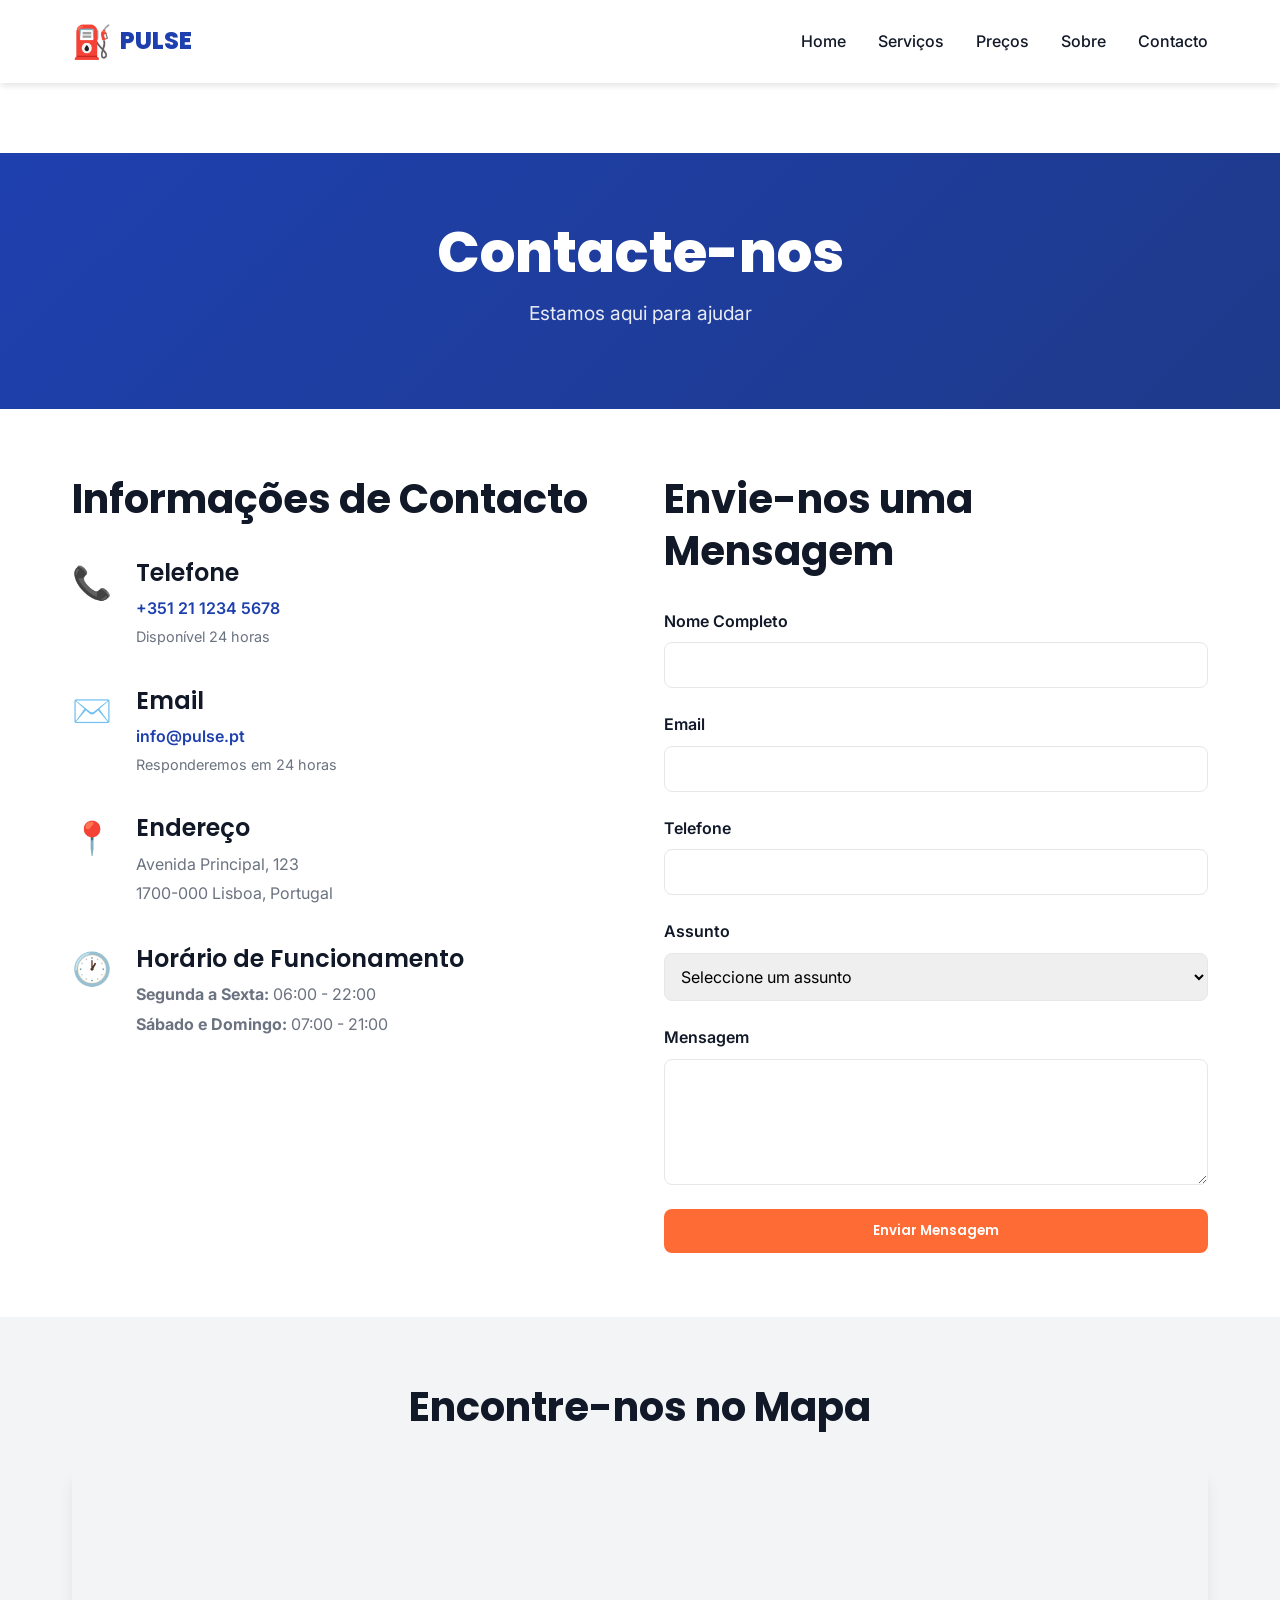
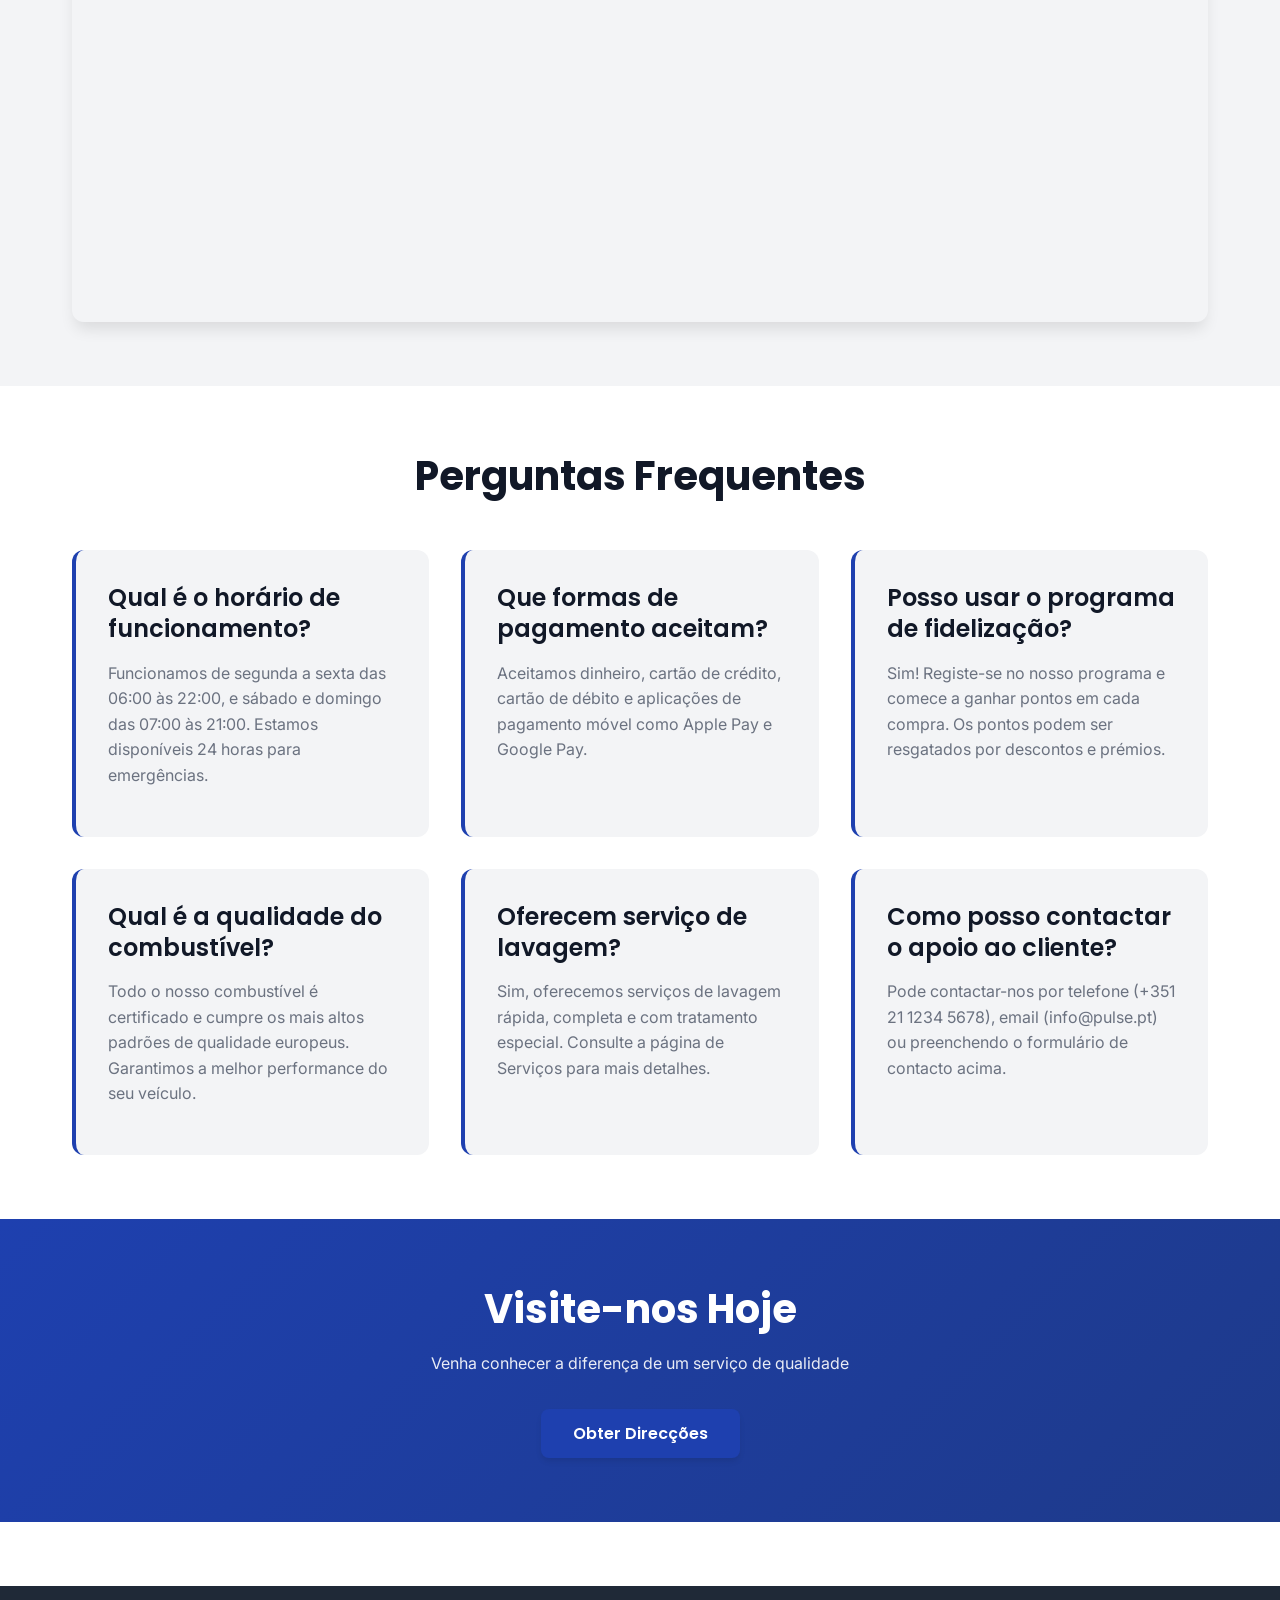
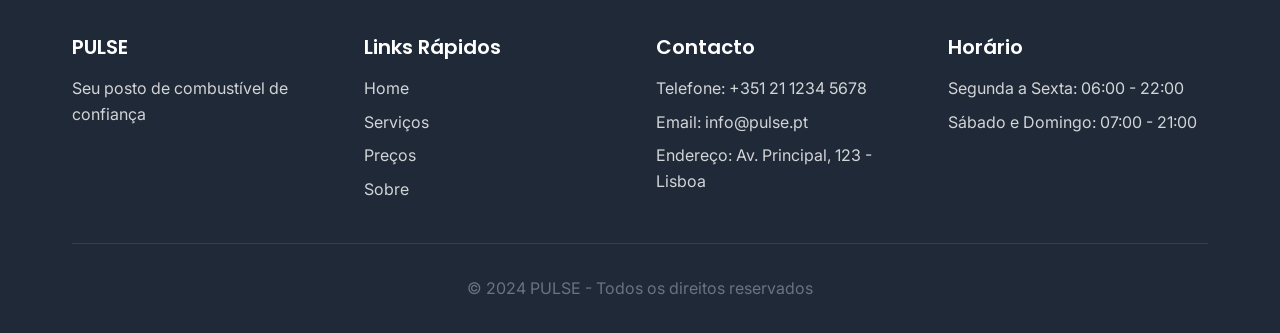
==== contacto.html @ f7efd742 "Primeira versão do site PULSE com preços em MT" ====
<!DOCTYPE html>
<html lang="pt-PT">
<head>
    <meta charset="UTF-8">
    <meta name="viewport" content="width=device-width, initial-scale=1.0">
    <title>Contacto - PULSE</title>
    <link rel="stylesheet" href="styles.css">
    <link href="https://fonts.googleapis.com/css2?family=Poppins:wght@400;500;600;700;800&family=Inter:wght@400;500;600&display=swap" rel="stylesheet">
</head>
<body>
    <!-- Navigation -->
    <nav class="navbar">
        <div class="nav-container">
            <div class="logo">
                <span class="logo-icon">⛽</span>
                <span class="logo-text">PULSE</span>
            </div>
            <ul class="nav-menu">
                <li><a href="index.html" class="nav-link">Home</a></li>
                <li><a href="servicos.html" class="nav-link">Serviços</a></li>
                <li><a href="precos.html" class="nav-link">Preços</a></li>
                <li><a href="sobre.html" class="nav-link">Sobre</a></li>
                <li><a href="contacto.html" class="nav-link active">Contacto</a></li>
            </ul>
            <button class="hamburger">
                <span></span>
                <span></span>
                <span></span>
            </button>
        </div>
    </nav>

    <!-- Page Header -->
    <section class="page-header">
        <div class="container">
            <h1>Contacte-nos</h1>
            <p>Estamos aqui para ajudar</p>
        </div>
    </section>

    <!-- Contact Section -->
    <section class="contact-section">
        <div class="container">
            <div class="contact-grid">
                <!-- Contact Information -->
                <div class="contact-info">
                    <h2>Informações de Contacto</h2>
                    
                    <div class="contact-item">
                        <div class="contact-icon">📞</div>
                        <div class="contact-details">
                            <h3>Telefone</h3>
                            <p><a href="tel:+351211234567">+351 21 1234 5678</a></p>
                            <p class="contact-note">Disponível 24 horas</p>
                        </div>
                    </div>

                    <div class="contact-item">
                        <div class="contact-icon">✉️</div>
                        <div class="contact-details">
                            <h3>Email</h3>
                            <p><a href="mailto:info@pulse.pt">info@pulse.pt</a></p>
                            <p class="contact-note">Responderemos em 24 horas</p>
                        </div>
                    </div>

                    <div class="contact-item">
                        <div class="contact-icon">📍</div>
                        <div class="contact-details">
                            <h3>Endereço</h3>
                            <p>Avenida Principal, 123</p>
                            <p>1700-000 Lisboa, Portugal</p>
                        </div>
                    </div>

                    <div class="contact-item">
                        <div class="contact-icon">🕐</div>
                        <div class="contact-details">
                            <h3>Horário de Funcionamento</h3>
                            <p><strong>Segunda a Sexta:</strong> 06:00 - 22:00</p>
                            <p><strong>Sábado e Domingo:</strong> 07:00 - 21:00</p>
                        </div>
                    </div>
                </div>

                <!-- Contact Form -->
                <div class="contact-form-wrapper">
                    <h2>Envie-nos uma Mensagem</h2>
                    <form class="contact-form" id="contactForm">
                        <div class="form-group">
                            <label for="name">Nome Completo</label>
                            <input type="text" id="name" name="name" required>
                        </div>

                        <div class="form-group">
                            <label for="email">Email</label>
                            <input type="email" id="email" name="email" required>
                        </div>

                        <div class="form-group">
                            <label for="phone">Telefone</label>
                            <input type="tel" id="phone" name="phone">
                        </div>

                        <div class="form-group">
                            <label for="subject">Assunto</label>
                            <select id="subject" name="subject" required>
                                <option value="">Seleccione um assunto</option>
                                <option value="informacoes">Informações Gerais</option>
                                <option value="servicos">Sobre Serviços</option>
                                <option value="precos">Sobre Preços</option>
                                <option value="reclamacao">Reclamação</option>
                                <option value="sugestao">Sugestão</option>
                                <option value="outro">Outro</option>
                            </select>
                        </div>

                        <div class="form-group">
                            <label for="message">Mensagem</label>
                            <textarea id="message" name="message" rows="5" required></textarea>
                        </div>

                        <button type="submit" class="form-submit-btn">Enviar Mensagem</button>
                    </form>
                </div>
            </div>
        </div>
    </section>

    <!-- Map Section -->
    <section class="map-section">
        <div class="container">
            <h2>Encontre-nos no Mapa</h2>
            <div class="map-container">
                <iframe src="https://www.google.com/maps/embed?pb=!1m18!1m12!1m3!1d3111.3628024019397!2d-9.139337!3d38.722252!2m3!1f0!2f0!3f0!3m2!1i1024!2i768!4f13.1!3m3!1m2!1s0xd19331a4d4ccccc%3A0x500ecc6e5417b70!2sAv.%20Principal%2C%20123%2C%201700-000%20Lisboa!5e0!3m2!1spt-PT!2spt!4v1234567890" width="100%" height="450" style="border:0;" allowfullscreen="" loading="lazy" referrerpolicy="no-referrer-when-downgrade"></iframe>
            </div>
        </div>
    </section>

    <!-- FAQ Section -->
    <section class="faq-section">
        <div class="container">
            <h2>Perguntas Frequentes</h2>
            <div class="faq-grid">
                <div class="faq-item">
                    <h3>Qual é o horário de funcionamento?</h3>
                    <p>Funcionamos de segunda a sexta das 06:00 às 22:00, e sábado e domingo das 07:00 às 21:00. Estamos disponíveis 24 horas para emergências.</p>
                </div>
                <div class="faq-item">
                    <h3>Que formas de pagamento aceitam?</h3>
                    <p>Aceitamos dinheiro, cartão de crédito, cartão de débito e aplicações de pagamento móvel como Apple Pay e Google Pay.</p>
                </div>
                <div class="faq-item">
                    <h3>Posso usar o programa de fidelização?</h3>
                    <p>Sim! Registe-se no nosso programa e comece a ganhar pontos em cada compra. Os pontos podem ser resgatados por descontos e prémios.</p>
                </div>
                <div class="faq-item">
                    <h3>Qual é a qualidade do combustível?</h3>
                    <p>Todo o nosso combustível é certificado e cumpre os mais altos padrões de qualidade europeus. Garantimos a melhor performance do seu veículo.</p>
                </div>
                <div class="faq-item">
                    <h3>Oferecem serviço de lavagem?</h3>
                    <p>Sim, oferecemos serviços de lavagem rápida, completa e com tratamento especial. Consulte a página de Serviços para mais detalhes.</p>
                </div>
                <div class="faq-item">
                    <h3>Como posso contactar o apoio ao cliente?</h3>
                    <p>Pode contactar-nos por telefone (+351 21 1234 5678), email (info@pulse.pt) ou preenchendo o formulário de contacto acima.</p>
                </div>
            </div>
        </div>
    </section>

    <!-- CTA Section -->
    <section class="cta-section">
        <div class="container">
            <h2>Visite-nos Hoje</h2>
            <p>Venha conhecer a diferença de um serviço de qualidade</p>
            <a href="#" class="cta-button-secondary">Obter Direcções</a>
        </div>
    </section>

    <!-- Footer -->
    <footer class="footer">
        <div class="container">
            <div class="footer-content">
                <div class="footer-section">
                    <h4>PULSE</h4>
                    <p>Seu posto de combustível de confiança</p>
                </div>
                <div class="footer-section">
                    <h4>Links Rápidos</h4>
                    <ul>
                        <li><a href="index.html">Home</a></li>
                        <li><a href="servicos.html">Serviços</a></li>
                        <li><a href="precos.html">Preços</a></li>
                        <li><a href="sobre.html">Sobre</a></li>
                    </ul>
                </div>
                <div class="footer-section">
                    <h4>Contacto</h4>
                    <p>Telefone: +351 21 1234 5678</p>
                    <p>Email: info@pulse.pt</p>
                    <p>Endereço: Av. Principal, 123 - Lisboa</p>
                </div>
                <div class="footer-section">
                    <h4>Horário</h4>
                    <p>Segunda a Sexta: 06:00 - 22:00</p>
                    <p>Sábado e Domingo: 07:00 - 21:00</p>
                </div>
            </div>
            <div class="footer-bottom">
                <p>&copy; 2024 PULSE - Todos os direitos reservados</p>
            </div>
        </div>
    </footer>

    <script src="script.js"></script>
</body>
</html>
---- styles.css ----
/* ==========================================
   DESIGN PHILOSOPHY: Minimalismo Corporativo Moderno
   - Linhas limpas e espaço em branco generoso
   - Paleta: Azul profundo (#1E40AF) + Laranja vibrante (#FF6B35)
   - Tipografia: Poppins (títulos) + Inter (corpo)
   - Transições suaves e hover effects elegantes
   ========================================== */

/* ==========================================
   RESET E VARIÁVEIS GLOBAIS
   ========================================== */

* {
    margin: 0;
    padding: 0;
    box-sizing: border-box;
}

:root {
    --primary-blue: #1E40AF;
    --primary-orange: #FF6B35;
    --dark-gray: #1F2937;
    --light-gray: #F3F4F6;
    --white: #FFFFFF;
    --text-dark: #111827;
    --text-light: #6B7280;
    --border-color: #E5E7EB;
    --shadow-sm: 0 1px 2px 0 rgba(0, 0, 0, 0.05);
    --shadow-md: 0 4px 6px -1px rgba(0, 0, 0, 0.1);
    --shadow-lg: 0 10px 15px -3px rgba(0, 0, 0, 0.1);
    --transition: all 0.3s ease;
}

html {
    scroll-behavior: smooth;
}

body {
    font-family: 'Inter', sans-serif;
    color: var(--text-dark);
    background-color: var(--white);
    line-height: 1.6;
}

/* ==========================================
   TIPOGRAFIA
   ========================================== */

h1, h2, h3, h4, h5, h6 {
    font-family: 'Poppins', sans-serif;
    font-weight: 700;
    line-height: 1.3;
    margin-bottom: 1rem;
}

h1 {
    font-size: 3.5rem;
    font-weight: 800;
}

h2 {
    font-size: 2.5rem;
    font-weight: 700;
}

h3 {
    font-size: 1.5rem;
    font-weight: 600;
}

h4 {
    font-size: 1.25rem;
    font-weight: 600;
}

p {
    color: var(--text-light);
    margin-bottom: 1rem;
    font-size: 1rem;
}

a {
    color: var(--primary-blue);
    text-decoration: none;
    transition: var(--transition);
}

a:hover {
    color: var(--primary-orange);
}

/* ==========================================
   CONTAINER E LAYOUT
   ========================================== */

.container {
    max-width: 1200px;
    margin: 0 auto;
    padding: 0 2rem;
}

@media (max-width: 768px) {
    .container {
        padding: 0 1rem;
    }
}

/* ==========================================
   NAVEGAÇÃO
   ========================================== */

.navbar {
    background-color: var(--white);
    box-shadow: var(--shadow-md);
    position: sticky;
    top: 0;
    z-index: 1000;
    transition: var(--transition);
}

.nav-container {
    max-width: 1200px;
    margin: 0 auto;
    padding: 1rem 2rem;
    display: flex;
    justify-content: space-between;
    align-items: center;
}

.logo {
    display: flex;
    align-items: center;
    gap: 0.5rem;
    font-size: 1.5rem;
    font-weight: 800;
    color: var(--primary-blue);
    font-family: 'Poppins', sans-serif;
}

.logo-icon {
    font-size: 2rem;
}

.logo-text {
    font-size: 1.5rem;
}

.nav-menu {
    display: flex;
    list-style: none;
    gap: 2rem;
    align-items: center;
}

.nav-link {
    color: var(--text-dark);
    font-weight: 500;
    transition: var(--transition);
    position: relative;
}

.nav-link:hover,
.nav-link.active {
    color: var(--primary-blue);
}

.nav-link.active::after {
    content: '';
    position: absolute;
    bottom: -5px;
    left: 0;
    right: 0;
    height: 2px;
    background-color: var(--primary-orange);
}

.hamburger {
    display: none;
    flex-direction: column;
    background: none;
    border: none;
    cursor: pointer;
    gap: 0.4rem;
}

.hamburger span {
    width: 25px;
    height: 3px;
    background-color: var(--text-dark);
    border-radius: 2px;
    transition: var(--transition);
}

@media (max-width: 768px) {
    .nav-menu {
        display: none;
    }

    .hamburger {
        display: flex;
    }

    .nav-menu.active {
        display: flex;
        flex-direction: column;
        position: absolute;
        top: 70px;
        left: 0;
        right: 0;
        background-color: var(--white);
        padding: 2rem;
        gap: 1rem;
        box-shadow: var(--shadow-lg);
    }
}

/* ==========================================
   HERO SECTION
   ========================================== */

.hero {
    position: relative;
    height: 600px;
    display: flex;
    align-items: center;
    justify-content: center;
    overflow: hidden;
    margin-top: 70px;
}

.hero-image {
    position: absolute;
    top: 0;
    left: 0;
    width: 100%;
    height: 100%;
    object-fit: cover;
}

.hero-overlay {
    position: absolute;
    top: 0;
    left: 0;
    width: 100%;
    height: 100%;
    background: linear-gradient(135deg, rgba(30, 64, 175, 0.7) 0%, rgba(255, 107, 53, 0.6) 100%);
}

.hero-content {
    position: relative;
    z-index: 10;
    text-align: center;
    color: var(--white);
    animation: fadeInUp 0.8s ease;
}

.hero-title {
    font-size: 4rem;
    font-weight: 800;
    margin-bottom: 1rem;
    color: var(--white);
}

.hero-subtitle {
    font-size: 1.5rem;
    margin-bottom: 2rem;
    color: rgba(255, 255, 255, 0.95);
}

@keyframes fadeInUp {
    from {
        opacity: 0;
        transform: translateY(30px);
    }
    to {
        opacity: 1;
        transform: translateY(0);
    }
}

@media (max-width: 768px) {
    .hero {
        height: 400px;
        margin-top: 60px;
    }

    .hero-title {
        font-size: 2.5rem;
    }

    .hero-subtitle {
        font-size: 1.1rem;
    }
}

/* ==========================================
   BOTÕES
   ========================================== */

.cta-button,
.cta-button-secondary {
    padding: 0.75rem 2rem;
    font-size: 1rem;
    font-weight: 600;
    border: none;
    border-radius: 8px;
    cursor: pointer;
    transition: var(--transition);
    font-family: 'Poppins', sans-serif;
    display: inline-block;
    text-align: center;
}

.cta-button {
    background-color: var(--primary-orange);
    color: var(--white);
    box-shadow: var(--shadow-md);
}

.cta-button:hover {
    background-color: #E85A2C;
    transform: translateY(-2px);
    box-shadow: var(--shadow-lg);
}

.cta-button-secondary {
    background-color: var(--primary-blue);
    color: var(--white);
    box-shadow: var(--shadow-md);
}

.cta-button-secondary:hover {
    background-color: #1E3A8A;
    transform: translateY(-2px);
    box-shadow: var(--shadow-lg);
}

/* ==========================================
   SEÇÃO DE DESTAQUES
   ========================================== */

.highlights {
    padding: 4rem 0;
    background-color: var(--light-gray);
}

.section-title {
    text-align: center;
    margin-bottom: 3rem;
    color: var(--text-dark);
}

.highlights-grid {
    display: grid;
    grid-template-columns: repeat(auto-fit, minmax(300px, 1fr));
    gap: 2rem;
}

.highlight-card {
    background-color: var(--white);
    padding: 2rem;
    border-radius: 12px;
    box-shadow: var(--shadow-md);
    text-align: center;
    transition: var(--transition);
    border-top: 4px solid var(--primary-blue);
}

.highlight-card:hover {
    transform: translateY(-5px);
    box-shadow: var(--shadow-lg);
}

.highlight-icon {
    font-size: 3rem;
    margin-bottom: 1rem;
}

.highlight-card h3 {
    color: var(--text-dark);
    margin-bottom: 0.5rem;
}

.highlight-card p {
    color: var(--text-light);
}

/* ==========================================
   SEÇÃO DE PREÇOS PREVIEW
   ========================================== */

.prices-preview {
    padding: 4rem 0;
    background-color: var(--white);
}

.prices-grid {
    display: grid;
    grid-template-columns: repeat(auto-fit, minmax(250px, 1fr));
    gap: 2rem;
    margin-bottom: 2rem;
}

.price-card {
    background: linear-gradient(135deg, var(--primary-blue) 0%, #1E3A8A 100%);
    color: var(--white);
    padding: 2rem;
    border-radius: 12px;
    text-align: center;
    box-shadow: var(--shadow-md);
    transition: var(--transition);
}

.price-card:hover {
    transform: scale(1.05);
    box-shadow: var(--shadow-lg);
}

.fuel-type {
    font-size: 1.1rem;
    font-weight: 600;
    margin-bottom: 0.5rem;
    opacity: 0.9;
}

.fuel-price {
    font-size: 2.5rem;
    font-weight: 800;
    margin-bottom: 0.5rem;
}

.fuel-per-liter {
    font-size: 0.9rem;
    opacity: 0.8;
}

.prices-note {
    text-align: center;
    color: var(--text-light);
    font-size: 0.9rem;
}

/* ==========================================
   SEÇÃO DE SERVIÇOS PREVIEW
   ========================================== */

.services-preview {
    padding: 4rem 0;
    background-color: var(--light-gray);
}

.services-grid {
    display: grid;
    grid-template-columns: repeat(auto-fit, minmax(300px, 1fr));
    gap: 2rem;
}

.service-item {
    background-color: var(--white);
    border-radius: 12px;
    overflow: hidden;
    box-shadow: var(--shadow-md);
    transition: var(--transition);
}

.service-item:hover {
    transform: translateY(-10px);
    box-shadow: var(--shadow-lg);
}

.service-item img {
    width: 100%;
    height: 200px;
    object-fit: cover;
    transition: var(--transition);
}

.service-item:hover img {
    transform: scale(1.05);
}

.service-item h3 {
    padding: 1.5rem 1.5rem 0.5rem;
    color: var(--text-dark);
}

.service-item p {
    padding: 0 1.5rem 1.5rem;
    color: var(--text-light);
}

/* ==========================================
   SEÇÃO CTA
   ========================================== */

.cta-section {
    padding: 4rem 0;
    background: linear-gradient(135deg, var(--primary-blue) 0%, #1E3A8A 100%);
    color: var(--white);
    text-align: center;
}

.cta-section h2 {
    color: var(--white);
    margin-bottom: 1rem;
}

.cta-section p {
    color: rgba(255, 255, 255, 0.9);
    margin-bottom: 2rem;
}

/* ==========================================
   PÁGINA HEADER
   ========================================== */

.page-header {
    background: linear-gradient(135deg, var(--primary-blue) 0%, #1E3A8A 100%);
    color: var(--white);
    padding: 4rem 0;
    text-align: center;
    margin-top: 70px;
}

.page-header h1 {
    color: var(--white);
    margin-bottom: 0.5rem;
}

.page-header p {
    color: rgba(255, 255, 255, 0.9);
    font-size: 1.2rem;
}

/* ==========================================
   SEÇÃO DE SERVIÇOS COMPLETOS
   ========================================== */

.services-full {
    padding: 4rem 0;
}

.service-detail {
    display: grid;
    grid-template-columns: 1fr 1fr;
    gap: 3rem;
    align-items: center;
    margin-bottom: 4rem;
}

.service-detail.reverse {
    grid-template-columns: 1fr 1fr;
    direction: rtl;
}

.service-detail.reverse > * {
    direction: ltr;
}

.service-detail-content h2 {
    color: var(--text-dark);
    margin-bottom: 1rem;
}

.service-image {
    width: 100%;
    border-radius: 12px;
    box-shadow: var(--shadow-lg);
    transition: var(--transition);
}

.service-image:hover {
    transform: scale(1.02);
}

.service-features {
    display: flex;
    flex-direction: column;
    gap: 1.5rem;
    margin-top: 2rem;
}

.feature {
    display: flex;
    gap: 1rem;
}

.feature-icon {
    color: var(--primary-orange);
    font-size: 1.5rem;
    font-weight: bold;
    flex-shrink: 0;
}

.feature h4 {
    color: var(--text-dark);
    margin-bottom: 0.25rem;
}

.feature p {
    color: var(--text-light);
    margin: 0;
}

@media (max-width: 768px) {
    .service-detail,
    .service-detail.reverse {
        grid-template-columns: 1fr;
        direction: ltr;
        gap: 2rem;
    }

    .service-detail.reverse > * {
        direction: ltr;
    }
}

/* ==========================================
   SERVIÇOS ADICIONAIS
   ========================================== */

.additional-services {
    margin-top: 4rem;
    padding-top: 4rem;
    border-top: 2px solid var(--border-color);
}

.additional-services h2 {
    text-align: center;
    margin-bottom: 3rem;
}

.services-grid-additional {
    display: grid;
    grid-template-columns: repeat(auto-fit, minmax(250px, 1fr));
    gap: 2rem;
}

.additional-service-card {
    background-color: var(--light-gray);
    padding: 2rem;
    border-radius: 12px;
    text-align: center;
    transition: var(--transition);
    border: 2px solid transparent;
}

.additional-service-card:hover {
    border-color: var(--primary-orange);
    transform: translateY(-5px);
}

.service-card-icon {
    font-size: 2.5rem;
    margin-bottom: 1rem;
}

.additional-service-card h3 {
    color: var(--text-dark);
    margin-bottom: 0.5rem;
}

.additional-service-card p {
    color: var(--text-light);
}

/* ==========================================
   SEÇÃO DE PREÇOS COMPLETA
   ========================================== */

.prices-section {
    padding: 4rem 0;
}

.price-category {
    margin-bottom: 4rem;
}

.price-category h2 {
    color: var(--text-dark);
    margin-bottom: 2rem;
    padding-bottom: 1rem;
    border-bottom: 2px solid var(--primary-orange);
}

.price-table {
    background-color: var(--white);
    border-radius: 12px;
    overflow: hidden;
    box-shadow: var(--shadow-md);
}

.price-table-header {
    display: grid;
    grid-template-columns: repeat(3, 1fr);
    background-color: var(--primary-blue);
    color: var(--white);
    font-weight: 600;
    padding: 1.5rem;
}

.price-table-row {
    display: grid;
    grid-template-columns: repeat(3, 1fr);
    padding: 1.5rem;
    border-bottom: 1px solid var(--border-color);
    transition: var(--transition);
}

.price-table-row:hover {
    background-color: var(--light-gray);
}

.price-table-row:last-child {
    border-bottom: none;
}

.price-table-cell {
    display: flex;
    align-items: center;
    color: var(--text-dark);
}

.price-highlight {
    color: var(--primary-orange);
    font-weight: 700;
    font-size: 1.1rem;
}

@media (max-width: 768px) {
    .price-table-header,
    .price-table-row {
        grid-template-columns: 1fr;
        gap: 1rem;
    }

    .price-table-header {
        display: none;
    }

    .price-table-row {
        display: flex;
        flex-direction: column;
        padding: 1rem;
    }

    .price-table-cell::before {
        content: attr(data-label);
        font-weight: 600;
        color: var(--primary-blue);
        margin-right: 0.5rem;
    }
}

/* ==========================================
   PROMOÇÕES
   ========================================== */

.promotions-grid {
    display: grid;
    grid-template-columns: repeat(auto-fit, minmax(280px, 1fr));
    gap: 2rem;
}

.promotion-card {
    background: linear-gradient(135deg, var(--primary-blue) 0%, #1E3A8A 100%);
    color: var(--white);
    padding: 2rem;
    border-radius: 12px;
    position: relative;
    overflow: hidden;
    transition: var(--transition);
}

.promotion-card:hover {
    transform: translateY(-5px);
    box-shadow: var(--shadow-lg);
}

.promotion-badge {
    position: absolute;
    top: 1rem;
    right: -2rem;
    background-color: var(--primary-orange);
    color: var(--white);
    padding: 0.5rem 2rem;
    font-weight: 700;
    font-size: 0.8rem;
    transform: rotate(45deg);
    width: 200px;
    text-align: center;
}

.promotion-card h3 {
    color: var(--white);
    margin-bottom: 0.5rem;
    margin-top: 1rem;
}

.promotion-card p {
    color: rgba(255, 255, 255, 0.9);
    margin-bottom: 1rem;
}

.promotion-details {
    display: flex;
    align-items: center;
    gap: 0.5rem;
    font-size: 0.9rem;
}

.valid-until {
    color: rgba(255, 255, 255, 0.8);
}

/* ==========================================
   INFORMAÇÕES DE PREÇOS
   ========================================== */

.price-info {
    margin-top: 4rem;
    padding-top: 4rem;
    border-top: 2px solid var(--border-color);
}

.price-info h2 {
    text-align: center;
    margin-bottom: 3rem;
}

.info-cards {
    display: grid;
    grid-template-columns: repeat(auto-fit, minmax(300px, 1fr));
    gap: 2rem;
}

.info-card {
    background-color: var(--light-gray);
    padding: 2rem;
    border-radius: 12px;
    border-left: 4px solid var(--primary-orange);
}

.info-card h3 {
    color: var(--text-dark);
    margin-bottom: 0.5rem;
}

.info-card p {
    color: var(--text-light);
}

/* ==========================================
   SEÇÃO SOBRE
   ========================================== */

.about-section {
    padding: 4rem 0;
}

.about-content {
    margin-bottom: 4rem;
}

.about-content h2 {
    color: var(--text-dark);
    margin-bottom: 1.5rem;
}

.about-content p {
    font-size: 1.1rem;
    line-height: 1.8;
    color: var(--text-light);
    margin-bottom: 1.5rem;
}

.mission-vision-grid {
    display: grid;
    grid-template-columns: repeat(auto-fit, minmax(300px, 1fr));
    gap: 2rem;
    margin-bottom: 4rem;
}

.mission-card {
    background-color: var(--light-gray);
    padding: 2rem;
    border-radius: 12px;
    text-align: center;
    transition: var(--transition);
    border-top: 4px solid var(--primary-blue);
}

.mission-card:hover {
    transform: translateY(-5px);
    box-shadow: var(--shadow-lg);
}

.mission-icon {
    font-size: 2.5rem;
    margin-bottom: 1rem;
}

.mission-card h3 {
    color: var(--text-dark);
    margin-bottom: 1rem;
}

.mission-card p {
    color: var(--text-light);
}

/* ==========================================
   ESTATÍSTICAS
   ========================================== */

.stats-section {
    margin-bottom: 4rem;
}

.stats-section h2 {
    text-align: center;
    margin-bottom: 3rem;
}

.stats-grid {
    display: grid;
    grid-template-columns: repeat(auto-fit, minmax(200px, 1fr));
    gap: 2rem;
}

.stat-card {
    background: linear-gradient(135deg, var(--primary-blue) 0%, #1E3A8A 100%);
    color: var(--white);
    padding: 2rem;
    border-radius: 12px;
    text-align: center;
    box-shadow: var(--shadow-md);
    transition: var(--transition);
}

.stat-card:hover {
    transform: scale(1.05);
}

.stat-number {
    font-size: 2.5rem;
    font-weight: 800;
    margin-bottom: 0.5rem;
    font-family: 'Poppins', sans-serif;
}

.stat-label {
    font-size: 1rem;
    opacity: 0.9;
}

/* ==========================================
   SUSTENTABILIDADE
   ========================================== */

.sustainability-section {
    margin-bottom: 4rem;
    padding: 3rem;
    background-color: var(--light-gray);
    border-radius: 12px;
}

.sustainability-section h2 {
    color: var(--text-dark);
    margin-bottom: 1rem;
}

.sustainability-section > p {
    margin-bottom: 2rem;
}

.sustainability-items {
    display: grid;
    grid-template-columns: repeat(auto-fit, minmax(250px, 1fr));
    gap: 2rem;
}

.sustainability-item {
    background-color: var(--white);
    padding: 2rem;
    border-radius: 12px;
    text-align: center;
    transition: var(--transition);
}

.sustainability-item:hover {
    box-shadow: var(--shadow-md);
}

.sustainability-icon {
    font-size: 2rem;
    margin-bottom: 1rem;
}

.sustainability-item h4 {
    color: var(--text-dark);
    margin-bottom: 0.5rem;
}

.sustainability-item p {
    color: var(--text-light);
}

/* ==========================================
   EQUIPA
   ========================================== */

.team-section {
    margin-bottom: 4rem;
    padding: 3rem;
    background: linear-gradient(135deg, var(--primary-blue) 0%, #1E3A8A 100%);
    border-radius: 12px;
    color: var(--white);
    text-align: center;
}

.team-section h2 {
    color: var(--white);
    margin-bottom: 1rem;
}

.team-section > p {
    color: rgba(255, 255, 255, 0.9);
    margin-bottom: 2rem;
}

.team-stats {
    display: grid;
    grid-template-columns: repeat(auto-fit, minmax(200px, 1fr));
    gap: 2rem;
}

.team-stat {
    display: flex;
    flex-direction: column;
    align-items: center;
}

.team-stat-number {
    font-size: 2rem;
    font-weight: 800;
    margin-bottom: 0.5rem;
    font-family: 'Poppins', sans-serif;
}

.team-stat-label {
    font-size: 0.95rem;
    opacity: 0.9;
}

/* ==========================================
   SEÇÃO DE CONTACTO
   ========================================== */

.contact-section {
    padding: 4rem 0;
}

.contact-grid {
    display: grid;
    grid-template-columns: 1fr 1fr;
    gap: 3rem;
}

.contact-info h2 {
    color: var(--text-dark);
    margin-bottom: 2rem;
}

.contact-item {
    display: flex;
    gap: 1.5rem;
    margin-bottom: 2rem;
}

.contact-icon {
    font-size: 2rem;
    flex-shrink: 0;
}

.contact-details h3 {
    color: var(--text-dark);
    margin-bottom: 0.5rem;
}

.contact-details p {
    color: var(--text-light);
    margin-bottom: 0.25rem;
}

.contact-details a {
    color: var(--primary-blue);
    font-weight: 600;
}

.contact-note {
    font-size: 0.9rem;
    color: var(--text-light);
}

/* ==========================================
   FORMULÁRIO DE CONTACTO
   ========================================== */

.contact-form-wrapper h2 {
    color: var(--text-dark);
    margin-bottom: 2rem;
}

.contact-form {
    display: flex;
    flex-direction: column;
    gap: 1.5rem;
}

.form-group {
    display: flex;
    flex-direction: column;
}

.form-group label {
    color: var(--text-dark);
    font-weight: 600;
    margin-bottom: 0.5rem;
}

.form-group input,
.form-group select,
.form-group textarea {
    padding: 0.75rem;
    border: 1px solid var(--border-color);
    border-radius: 8px;
    font-family: 'Inter', sans-serif;
    font-size: 1rem;
    transition: var(--transition);
}

.form-group input:focus,
.form-group select:focus,
.form-group textarea:focus {
    outline: none;
    border-color: var(--primary-blue);
    box-shadow: 0 0 0 3px rgba(30, 64, 175, 0.1);
}

.form-submit-btn {
    padding: 0.75rem 2rem;
    background-color: var(--primary-orange);
    color: var(--white);
    border: none;
    border-radius: 8px;
    font-weight: 600;
    cursor: pointer;
    transition: var(--transition);
    font-family: 'Poppins', sans-serif;
}

.form-submit-btn:hover {
    background-color: #E85A2C;
    transform: translateY(-2px);
}

@media (max-width: 768px) {
    .contact-grid {
        grid-template-columns: 1fr;
    }
}

/* ==========================================
   MAPA
   ========================================== */

.map-section {
    padding: 4rem 0;
    background-color: var(--light-gray);
}

.map-section h2 {
    text-align: center;
    margin-bottom: 2rem;
}

.map-container {
    border-radius: 12px;
    overflow: hidden;
    box-shadow: var(--shadow-lg);
}

/* ==========================================
   FAQ
   ========================================== */

.faq-section {
    padding: 4rem 0;
}

.faq-section h2 {
    text-align: center;
    margin-bottom: 3rem;
}

.faq-grid {
    display: grid;
    grid-template-columns: repeat(auto-fit, minmax(300px, 1fr));
    gap: 2rem;
}

.faq-item {
    background-color: var(--light-gray);
    padding: 2rem;
    border-radius: 12px;
    border-left: 4px solid var(--primary-blue);
    transition: var(--transition);
}

.faq-item:hover {
    box-shadow: var(--shadow-md);
}

.faq-item h3 {
    color: var(--text-dark);
    margin-bottom: 1rem;
}

.faq-item p {
    color: var(--text-light);
}

/* ==========================================
   FOOTER
   ========================================== */

.footer {
    background-color: var(--dark-gray);
    color: var(--white);
    padding: 3rem 0 1rem;
    margin-top: 4rem;
}

.footer-content {
    display: grid;
    grid-template-columns: repeat(auto-fit, minmax(250px, 1fr));
    gap: 2rem;
    margin-bottom: 2rem;
}

.footer-section h4 {
    color: var(--white);
    margin-bottom: 1rem;
    font-family: 'Poppins', sans-serif;
}

.footer-section p {
    color: rgba(255, 255, 255, 0.8);
    margin-bottom: 0.5rem;
}

.footer-section ul {
    list-style: none;
}

.footer-section ul li {
    margin-bottom: 0.5rem;
}

.footer-section a {
    color: rgba(255, 255, 255, 0.8);
    transition: var(--transition);
}

.footer-section a:hover {
    color: var(--primary-orange);
}

.footer-bottom {
    text-align: center;
    padding-top: 2rem;
    border-top: 1px solid rgba(255, 255, 255, 0.1);
    color: rgba(255, 255, 255, 0.6);
}

/* ==========================================
   RESPONSIVIDADE
   ========================================== */

@media (max-width: 768px) {
    h1 {
        font-size: 2rem;
    }

    h2 {
        font-size: 1.75rem;
    }

    h3 {
        font-size: 1.25rem;
    }

    .highlights-grid,
    .prices-grid,
    .services-grid,
    .stats-grid,
    .sustainability-items,
    .faq-grid {
        grid-template-columns: 1fr;
    }
}

@media (max-width: 480px) {
    .container {
        padding: 0 1rem;
    }

    h1 {
        font-size: 1.75rem;
    }

    h2 {
        font-size: 1.5rem;
    }

    .nav-container {
        padding: 1rem;
    }

    .logo-text {
        font-size: 1.2rem;
    }
}
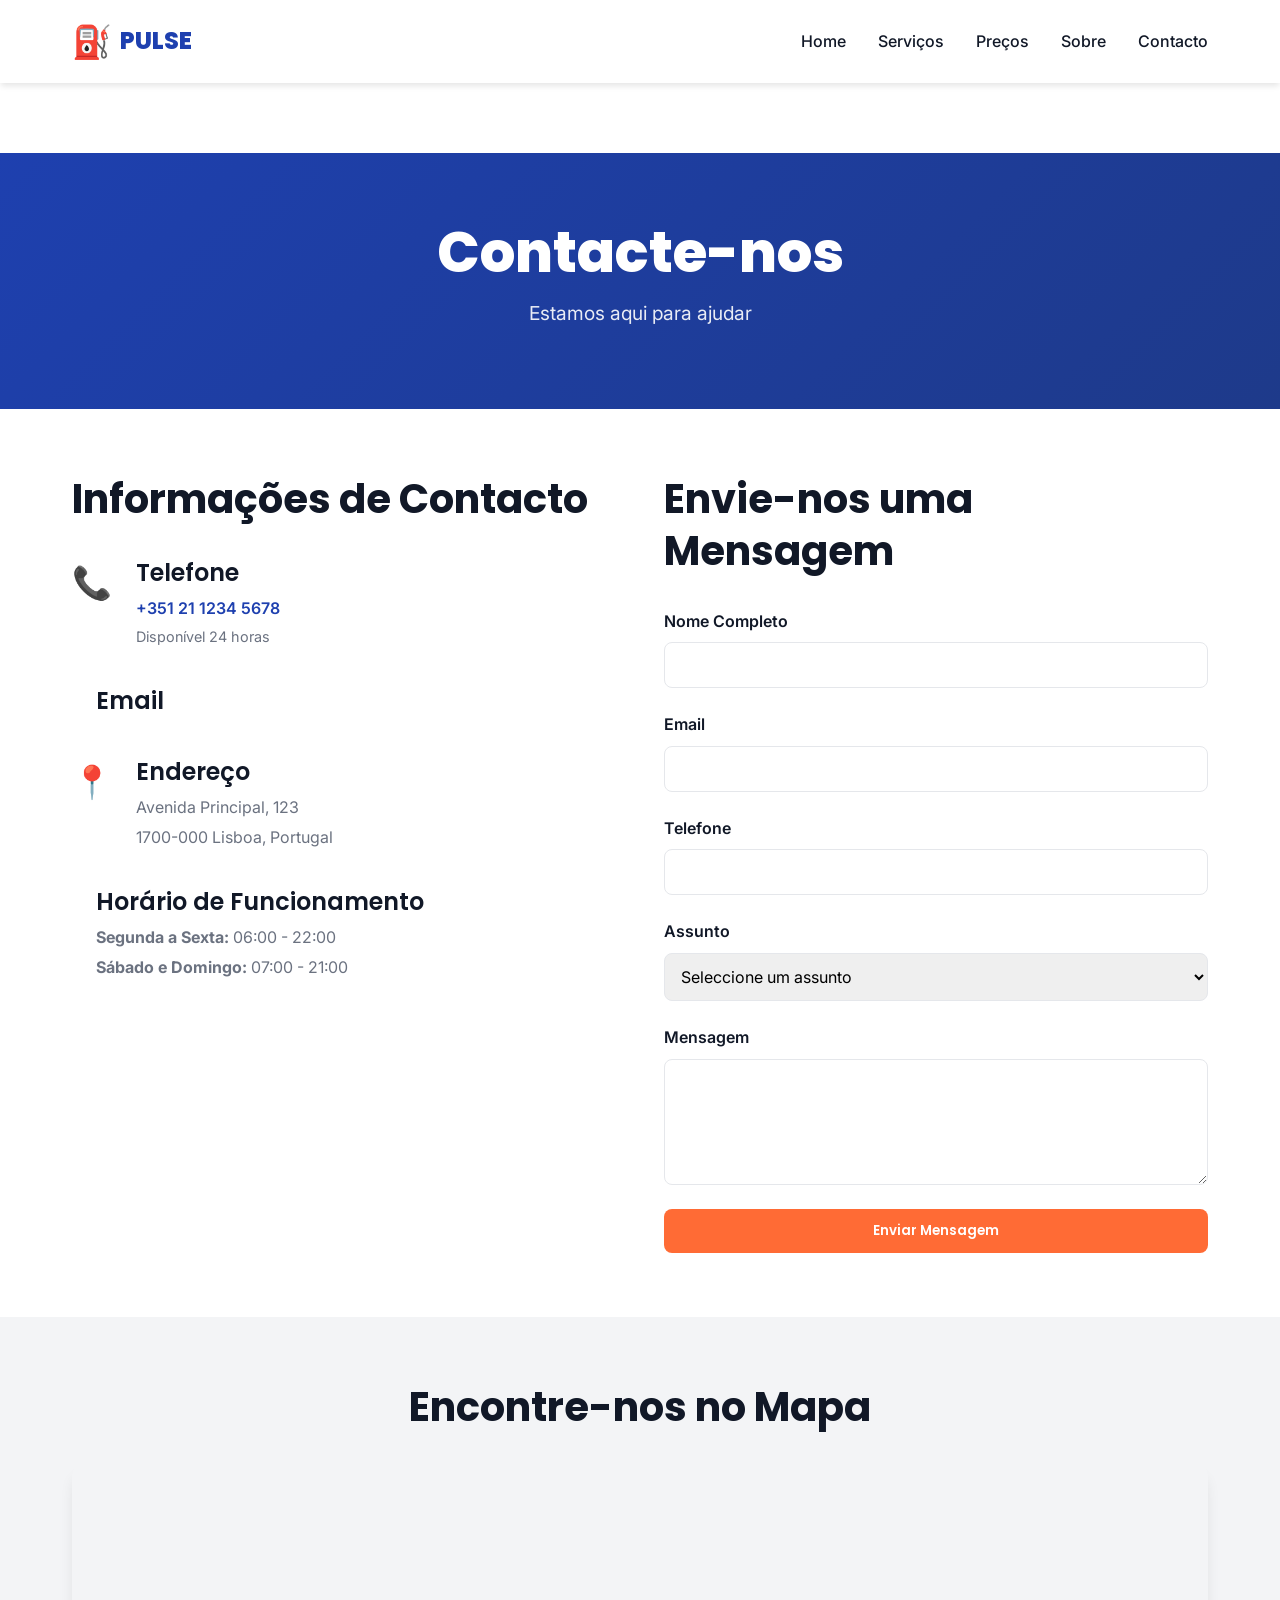
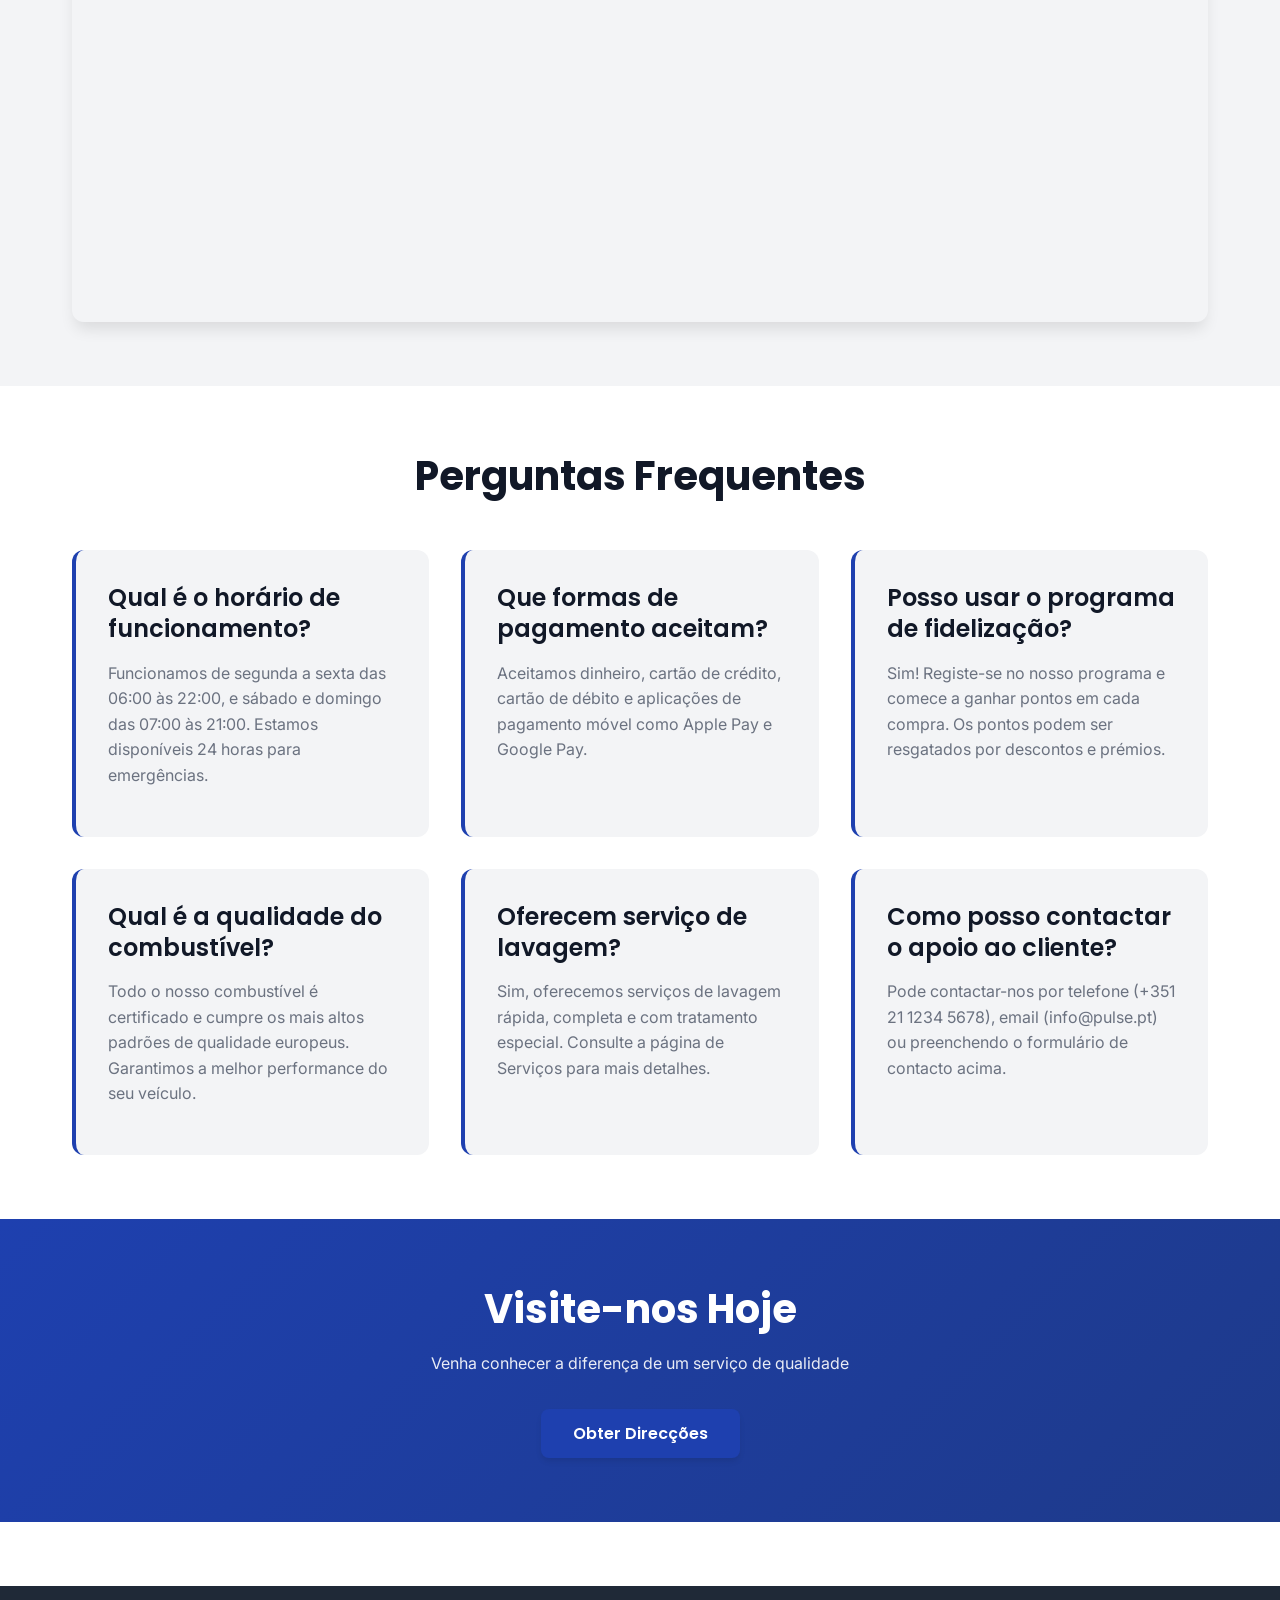
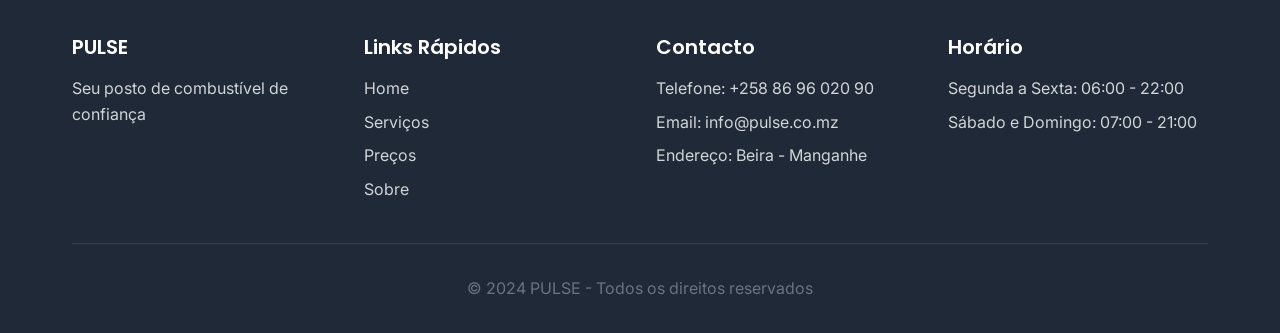
==== commit d30a7b49: "atualizar tudo" ====
--- a/contacto.html
+++ b/contacto.html
@@ -56,11 +56,11 @@
                     </div>
 
                     <div class="contact-item">
-                        <div class="contact-icon">✉️</div>
+                        <div class="contact-icon"></div>
                         <div class="contact-details">
                             <h3>Email</h3>
-                            <p><a href="mailto:info@pulse.pt">info@pulse.pt</a></p>
-                            <p class="contact-note">Responderemos em 24 horas</p>
+                            <p><a href="mailto:info@pulse.pt"></a></p>
+                            <p class="contact-note"></p>
                         </div>
                     </div>
 
@@ -74,7 +74,7 @@
                     </div>
 
                     <div class="contact-item">
-                        <div class="contact-icon">🕐</div>
+                        <div class="contact-icon">   </div>
                         <div class="contact-details">
                             <h3>Horário de Funcionamento</h3>
                             <p><strong>Segunda a Sexta:</strong> 06:00 - 22:00</p>
@@ -198,9 +198,9 @@
                 </div>
                 <div class="footer-section">
                     <h4>Contacto</h4>
-                    <p>Telefone: +351 21 1234 5678</p>
-                    <p>Email: info@pulse.pt</p>
-                    <p>Endereço: Av. Principal, 123 - Lisboa</p>
+                    <p>Telefone: +258 86 96 020 90</p>
+                    <p>Email: info@pulse.co.mz</p>
+                    <p>Endereço: Beira - Manganhe</p>
                 </div>
                 <div class="footer-section">
                     <h4>Horário</h4>
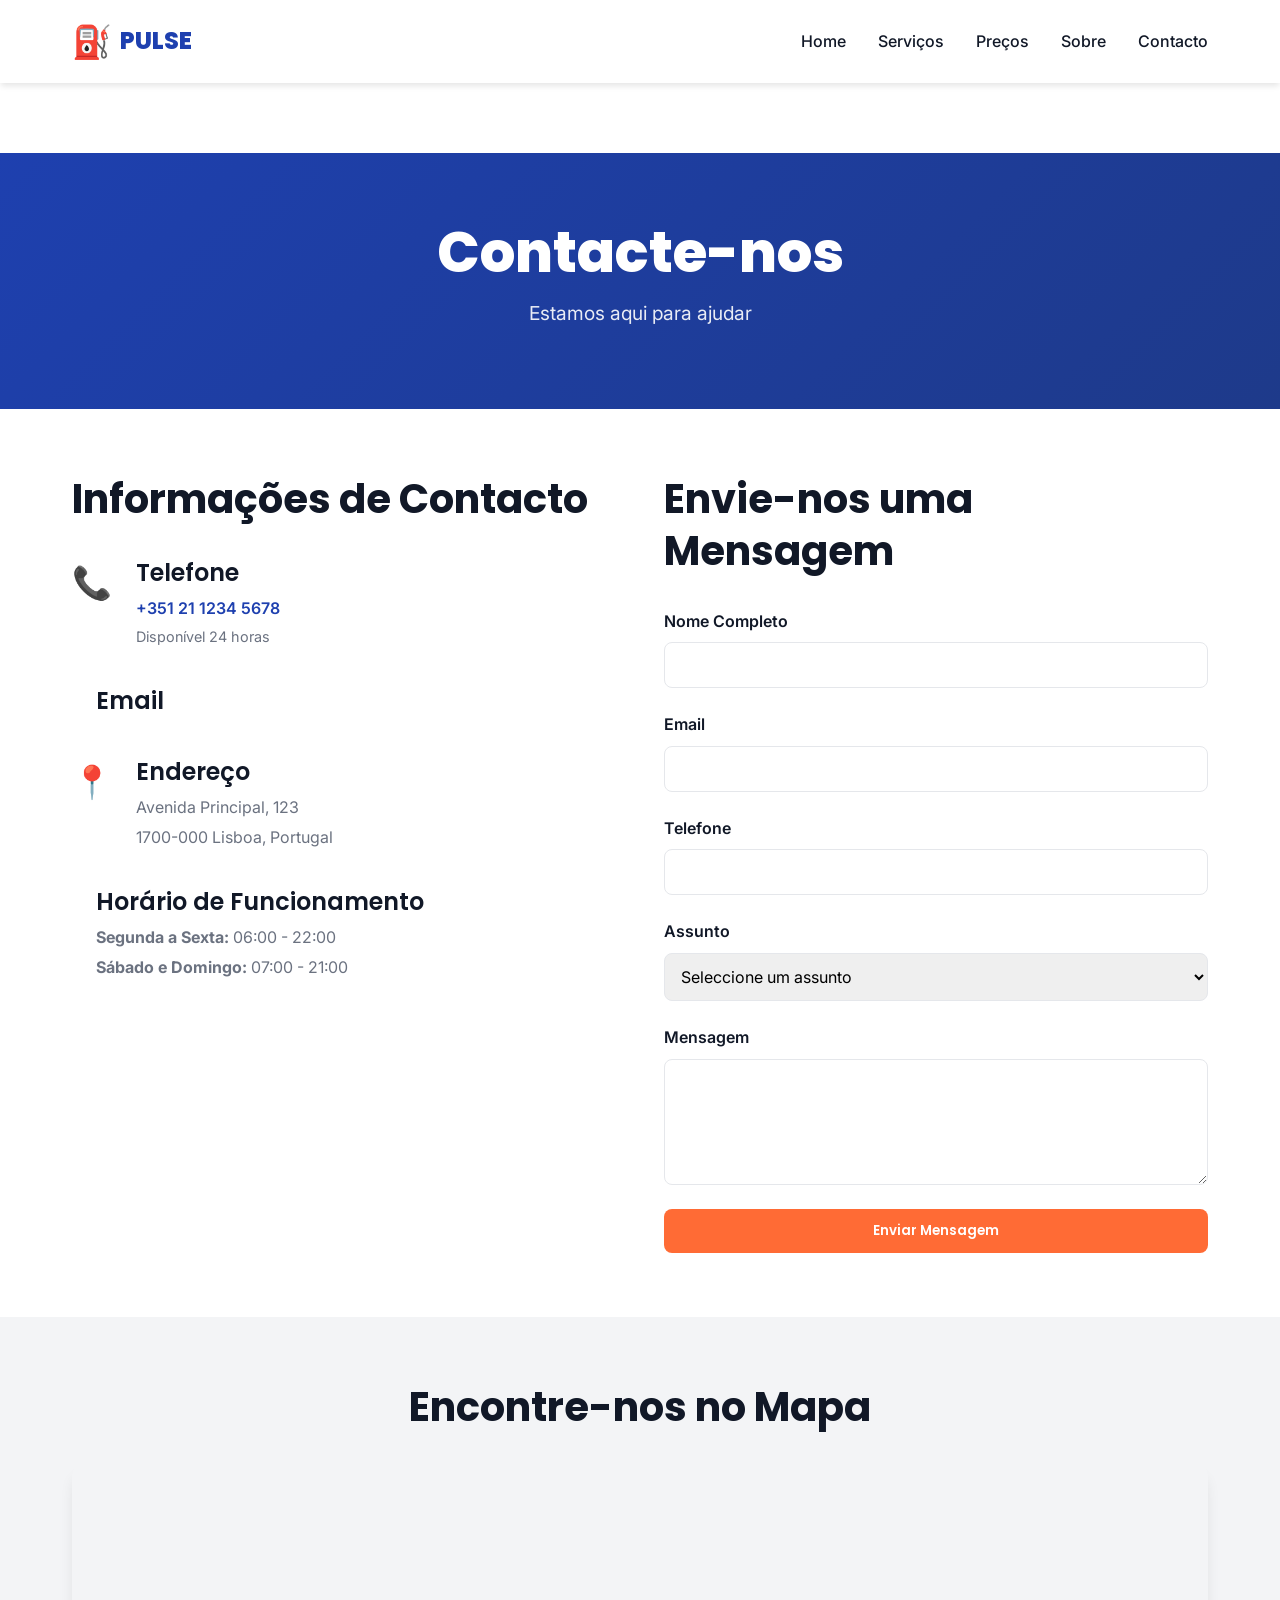
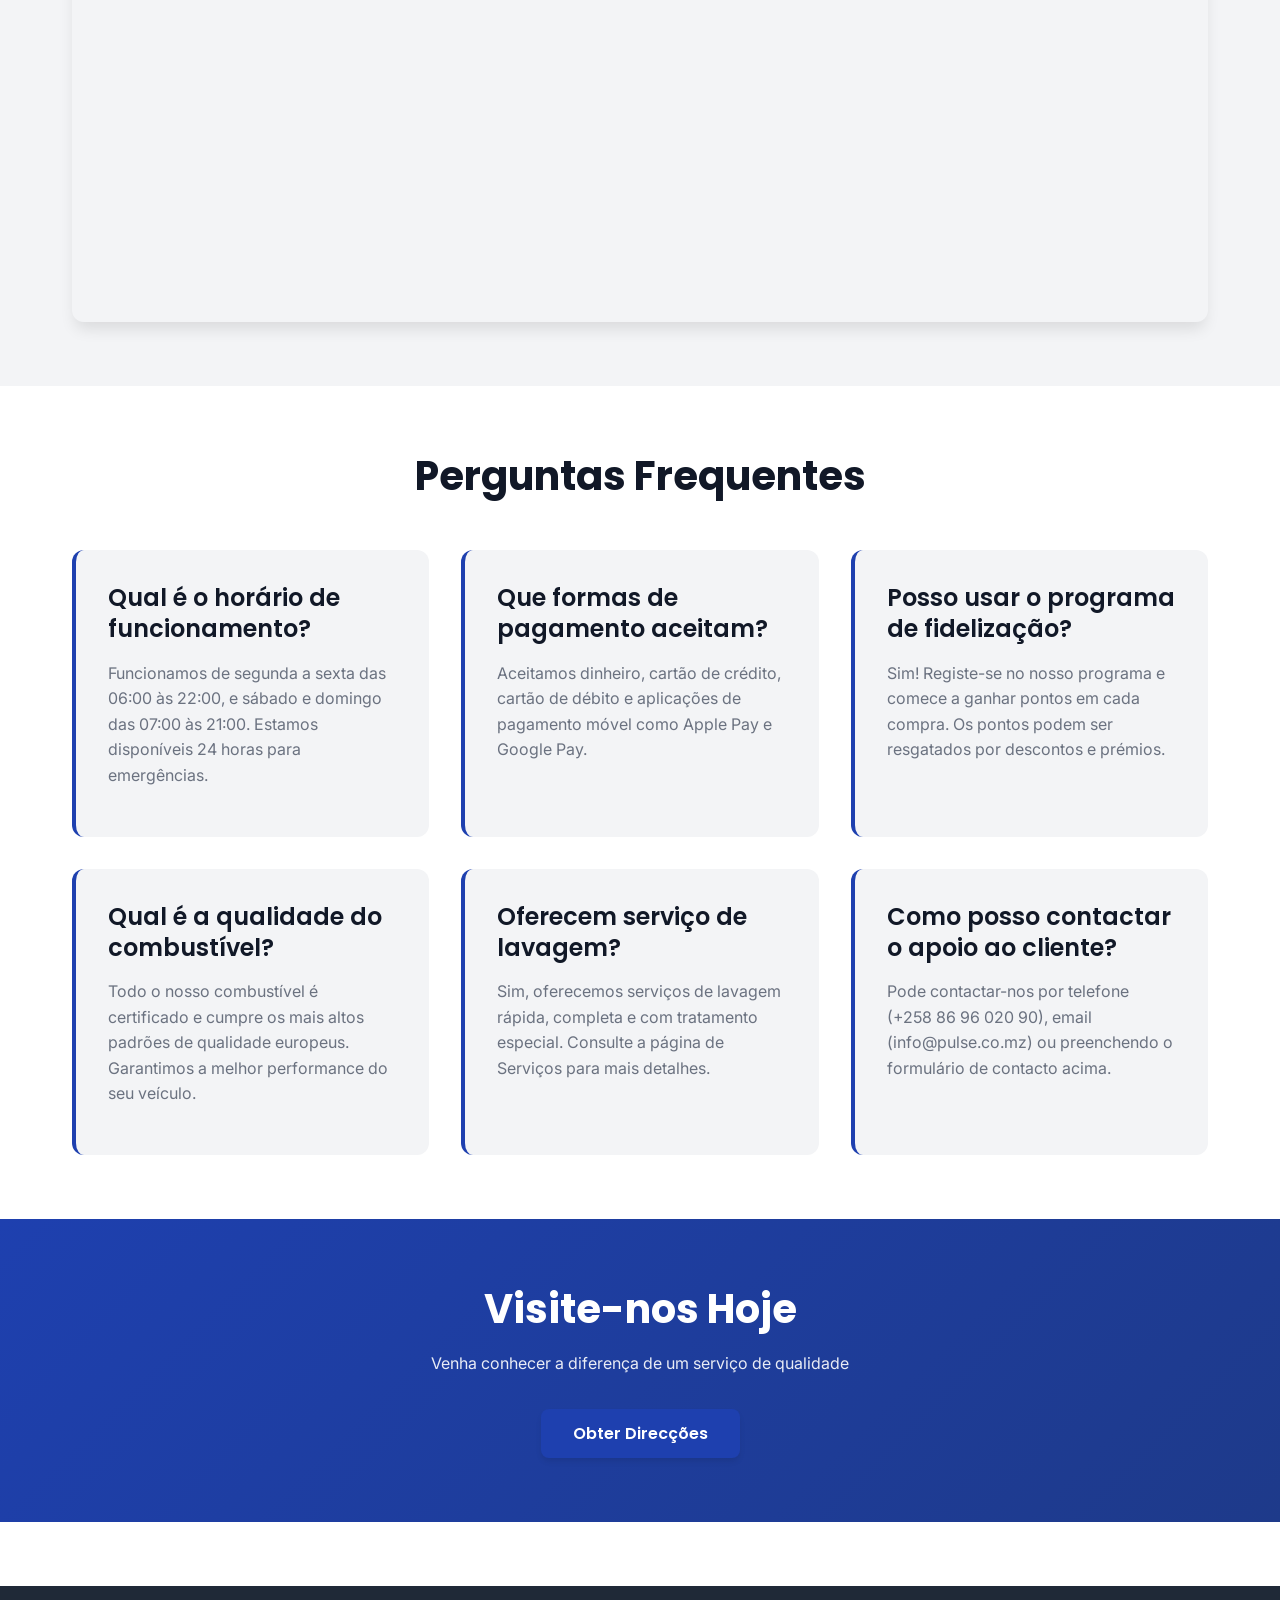
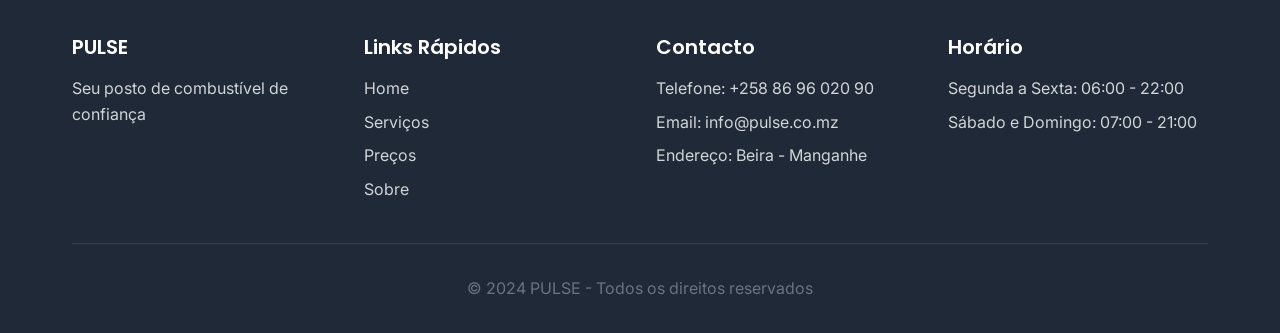
==== commit f0a70ff7: "update only contact" ====
--- a/contacto.html
+++ b/contacto.html
@@ -164,7 +164,7 @@
                 </div>
                 <div class="faq-item">
                     <h3>Como posso contactar o apoio ao cliente?</h3>
-                    <p>Pode contactar-nos por telefone (+351 21 1234 5678), email (info@pulse.pt) ou preenchendo o formulário de contacto acima.</p>
+                    <p>Pode contactar-nos por telefone (+258 86 96 020 90), email (info@pulse.co.mz) ou preenchendo o formulário de contacto acima.</p>
                 </div>
             </div>
         </div>
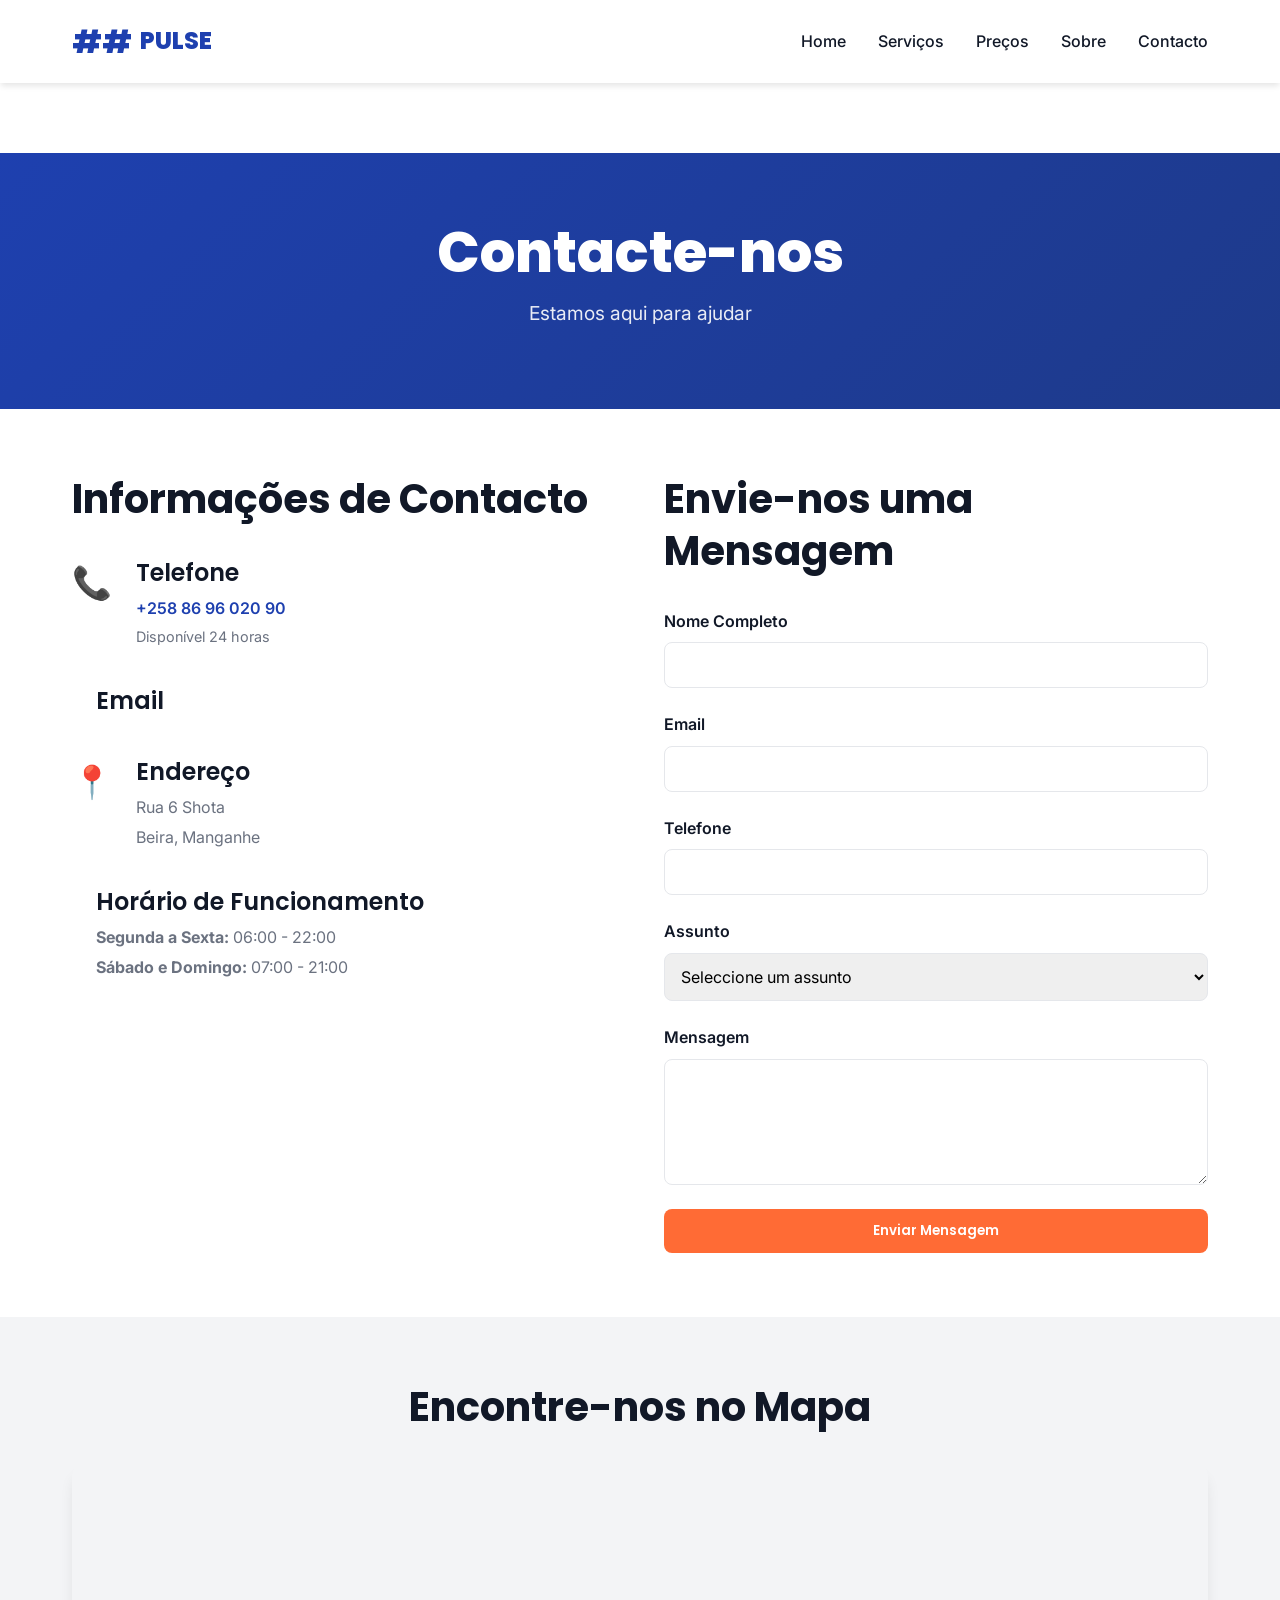
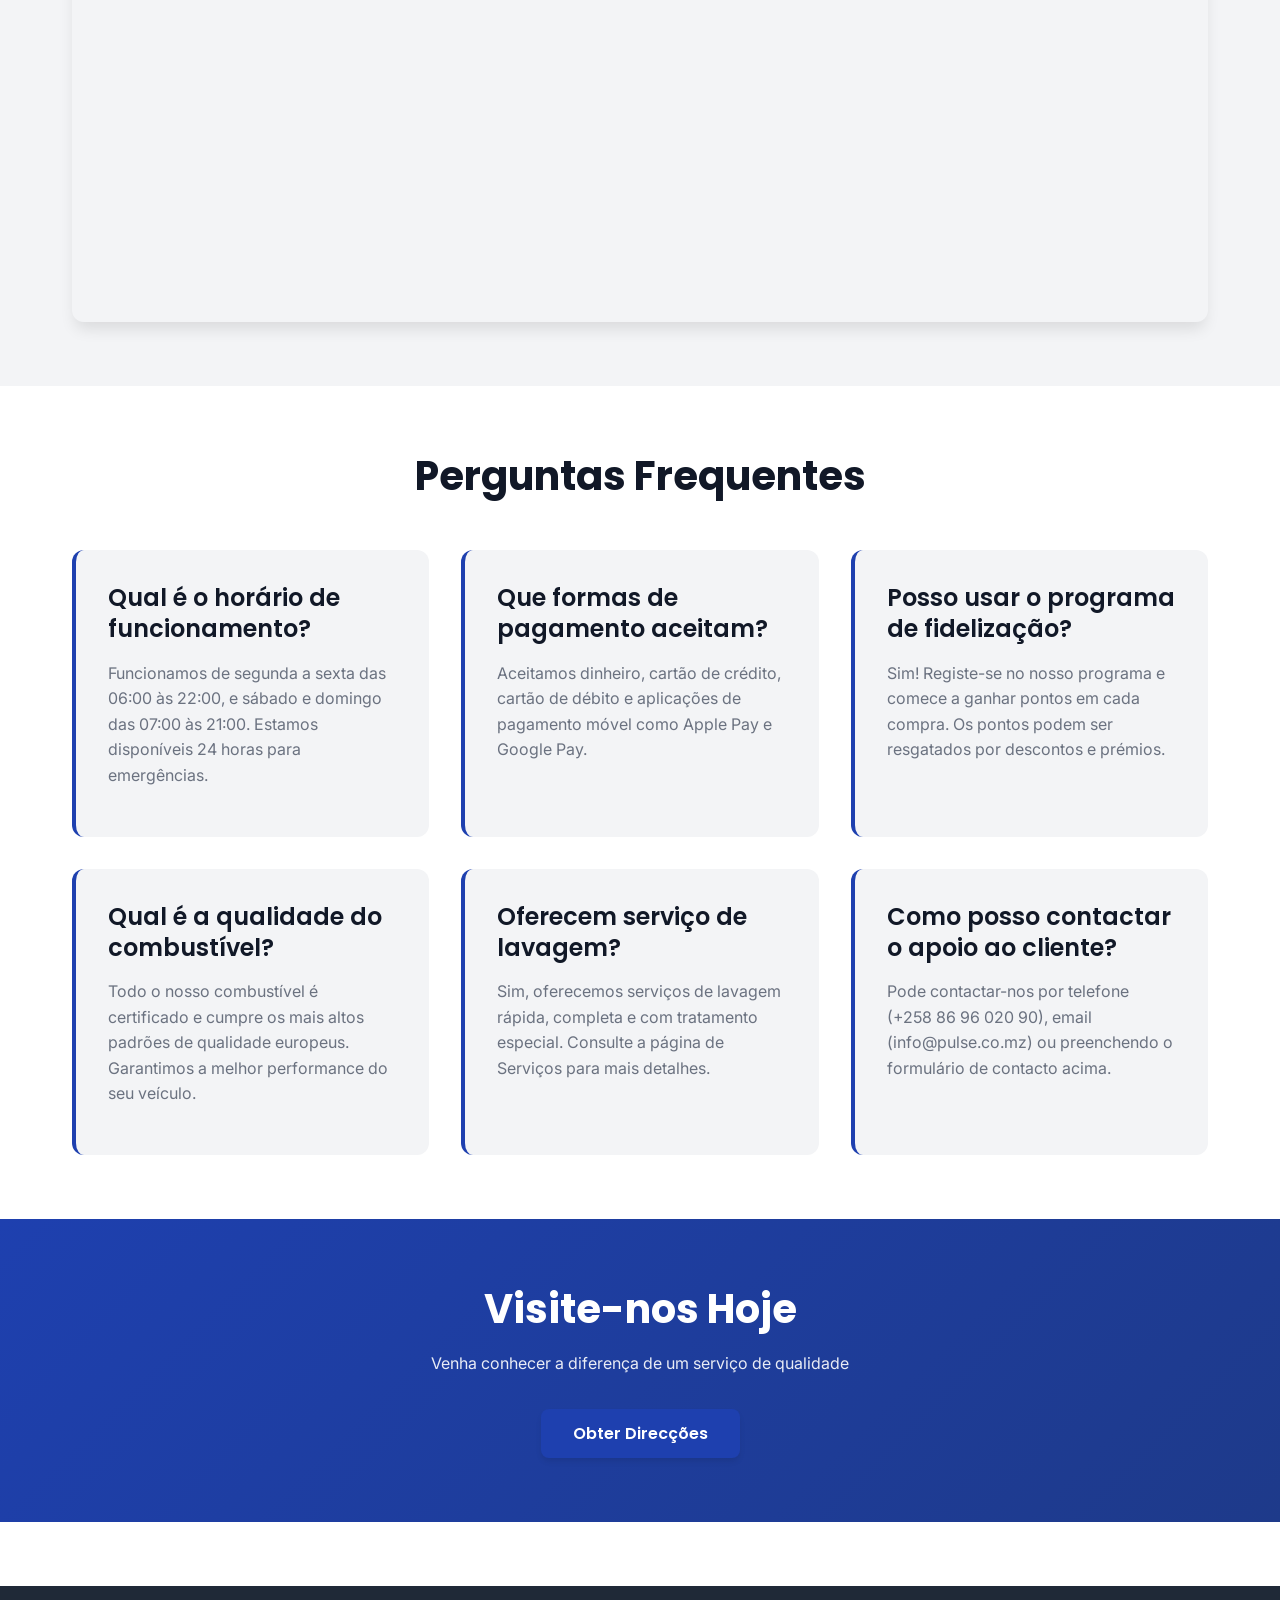
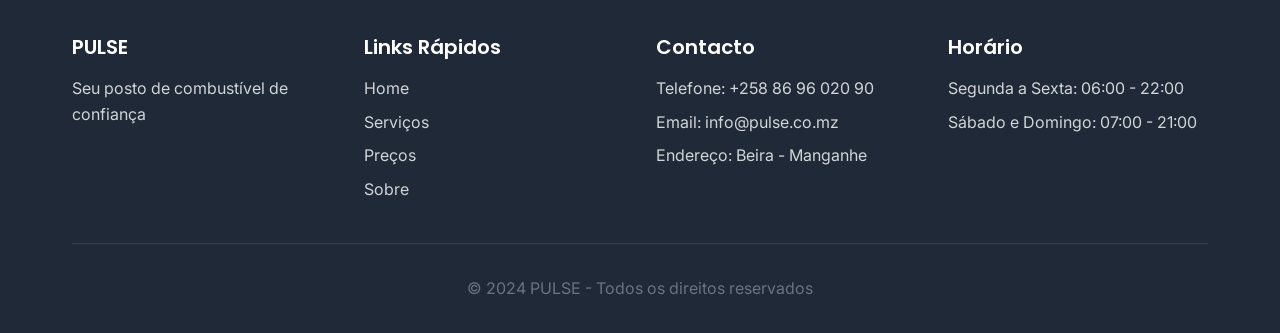
==== commit bc80ae8f: "update only contact" ====
--- a/contacto.html
+++ b/contacto.html
@@ -12,7 +12,7 @@
     <nav class="navbar">
         <div class="nav-container">
             <div class="logo">
-                <span class="logo-icon">⛽</span>
+                <span class="logo-icon">##</span>
                 <span class="logo-text">PULSE</span>
             </div>
             <ul class="nav-menu">
@@ -50,7 +50,7 @@
                         <div class="contact-icon">📞</div>
                         <div class="contact-details">
                             <h3>Telefone</h3>
-                            <p><a href="tel:+351211234567">+351 21 1234 5678</a></p>
+                            <p><a href="tel:+258 86 96 020 90">+258 86 96 020 90</a></p>
                             <p class="contact-note">Disponível 24 horas</p>
                         </div>
                     </div>
@@ -68,8 +68,8 @@
                         <div class="contact-icon">📍</div>
                         <div class="contact-details">
                             <h3>Endereço</h3>
-                            <p>Avenida Principal, 123</p>
-                            <p>1700-000 Lisboa, Portugal</p>
+                            <p>Rua 6 Shota</p>
+                            <p>Beira, Manganhe</p>
                         </div>
                     </div>
 
